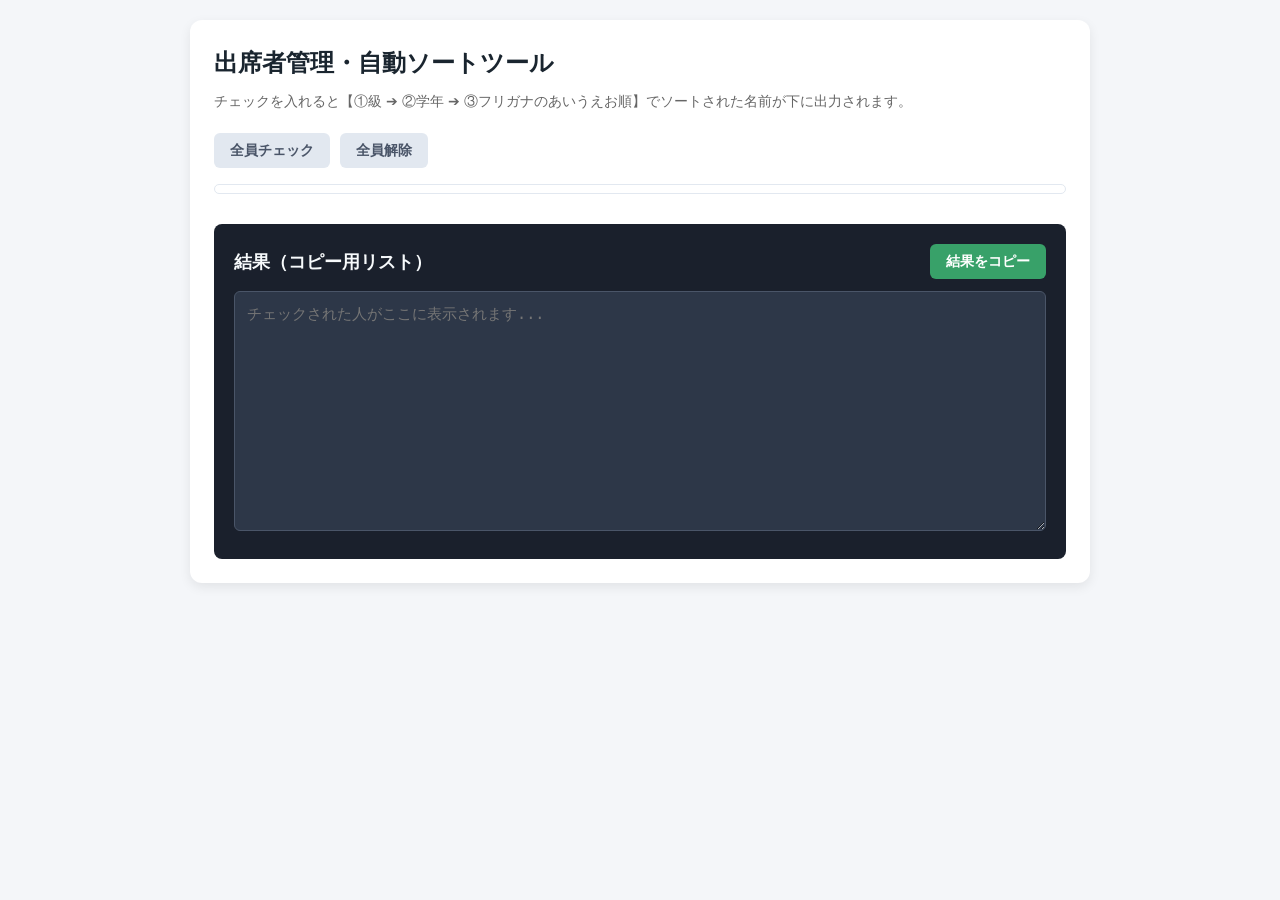
==== 1.html @ 9df50592 "Add files via upload" ====
<!DOCTYPE html>
<html lang="ja">
<head>
  <meta charset="UTF-8">
  <meta name="viewport" content="width=device-width, initial-scale=1.0">
  <title>出席管理・ソートツール</title>
  <style>
    * {
      box-sizing: border-box;
      margin: 0;
      padding: 0;
    }
    body {
      font-family: "Helvetica Neue", Arial, "Hiragino Kaku Gothic ProN", "Hiragino Sans", Meiryo, sans-serif;
      background-color: #f4f6f9;
      color: #333;
      padding: 20px;
      line-height: 1.6;
    }
    .container {
      max-width: 900px;
      margin: 0 auto;
      background: #ffffff;
      padding: 24px;
      border-radius: 12px;
      box-shadow: 0 4px 12px rgba(0,0,0,0.08);
    }
    h1 {
      font-size: 1.5rem;
      margin-bottom: 8px;
      color: #1a252f;
    }
    p.desc {
      font-size: 0.9rem;
      color: #666;
      margin-bottom: 20px;
    }
    .action-bar {
      display: flex;
      gap: 10px;
      margin-bottom: 16px;
      flex-wrap: wrap;
    }
    button {
      padding: 8px 16px;
      border: none;
      border-radius: 6px;
      font-size: 0.9rem;
      font-weight: bold;
      cursor: pointer;
      transition: background 0.2s, opacity 0.2s;
    }
    .btn-secondary {
      background-color: #e2e8f0;
      color: #4a5568;
    }
    .btn-secondary:hover {
      background-color: #cbd5e0;
    }
    .btn-success {
      background-color: #38a169;
      color: white;
    }
    .btn-success:hover {
      background-color: #2f855a;
    }
    .member-grid {
      display: grid;
      grid-template-columns: repeat(auto-fill, minmax(260px, 1fr));
      gap: 12px;
      margin-bottom: 30px;
      max-height: 500px;
      overflow-y: auto;
      padding: 4px;
      border: 1px solid #e2e8f0;
      border-radius: 8px;
    }
    .member-card {
      display: flex;
      align-items: center;
      justify-content: space-between;
      background: #fafafa;
      border: 1px solid #e0e0e0;
      padding: 10px 14px;
      border-radius: 8px;
      transition: background 0.15s, border-color 0.15s;
    }
    .member-card.checked {
      background: #ebf8ff;
      border-color: #90cdf4;
    }
    .member-info {
      display: flex;
      flex-direction: column;
      gap: 2px;
      flex: 1;
    }
    .member-name {
      font-size: 1rem;
      font-weight: bold;
      color: #2d3748;
    }
    .member-tags {
      font-size: 0.85rem;
      color: #718096;
    }
    .check-wrapper {
      margin-left: 10px;
    }
    .check-wrapper input[type="checkbox"] {
      width: 22px;
      height: 22px;
      cursor: pointer;
      accent-color: #3182ce;
    }
    .result-section {
      background: #1a202c;
      color: #f7fafc;
      padding: 20px;
      border-radius: 8px;
    }
    .result-header {
      display: flex;
      justify-content: space-between;
      align-items: center;
      margin-bottom: 12px;
    }
    .result-header h2 {
      font-size: 1.1rem;
    }
    textarea.result-box {
      width: 100%;
      height: 240px;
      background: #2d3748;
      color: #edf2f7;
      border: 1px solid #4a5568;
      border-radius: 6px;
      padding: 12px;
      font-family: monospace;
      font-size: 0.95rem;
      resize: vertical;
    }
    textarea.result-box:focus {
      outline: none;
      border-color: #63b3ed;
    }
  </style>
</head>
<body>

<div class="container">
  <h1>出席者管理・自動ソートツール</h1>
  <p class="desc">チェックを入れると【①級 ➔ ②学年 ➔ ③フリガナのあいうえお順】でソートされた名前が下に出力されます。</p>

  <div class="action-bar">
    <button class="btn-secondary" onclick="selectAll(true)">全員チェック</button>
    <button class="btn-secondary" onclick="selectAll(false)">全員解除</button>
  </div>

  <div class="member-grid" id="memberList"></div>

  <div class="result-section">
    <div class="result-header">
      <h2>結果（コピー用リスト）</h2>
      <button class="btn-success" onclick="copyResult()">結果をコピー</button>
    </div>
    <textarea id="resultText" class="result-box" readonly placeholder="チェックされた人がここに表示されます..."></textarea>
  </div>
</div>

<script>
  // ----------------------------------------------------
  // ★ メンバー登録リスト（ここにお名前を入力してください）
  // ----------------------------------------------------
 const initialMembers = [
    // 無級 (14名)
    { id: 1,  name: "片岡", kana:"カタオカ", rank: "無級", grade: "1年" },
    { id: 2,  name: "國次", kana:"クニツグ", rank: "無級", grade: "1年" },
    { id: 3,  name: "黒田", kana:"クロタ", rank: "無級", grade: "2年" },
    { id: 4,  name: "作山", kana:"サクヤマ", rank: "無級", grade: "3年" },
    { id: 5,  name: "佐渡", kana:"サド", rank: "無級", grade: "2年" },
    { id: 6,  name: "新出", kana:"シンデ", rank: "無級", grade: "1年" },
    { id: 7,  name: "髙橋", kana:"タカハシ", rank: "無級", grade: "1年" },
    { id: 8,  name: "鶴岡", kana:"ツルオカ", rank: "無級", grade: "1年" },
    { id: 9,  name: "永井", kana:"ナガイ", rank: "無級", grade: "1年" },
    { id: 10, name: "星", kana:"ホシ",rank: "無級", grade: "1年" },
    { id: 11, name: "山形", kana:"ヤマガタ", rank: "無級", grade: "1年" },
    { id: 12, name: "山下と", kana:"ヤマシタ", rank: "無級", grade: "1年" },
    { id: 13, name: "チョウ", kana:"チョウ", rank: "無級", grade: "1年" },
    { id: 14, name: "新井", kana:"アライ", rank: "無級", grade: "2年" },

    // 初級 (10名)
    { id: 15, name: "山村", rank: "初級", grade: "4年" },
    { id: 16, name: "箱崎", rank: "初級", grade: "3年" },
    { id: 17, name: "亀井", rank: "初級", grade: "3年" },
    { id: 18, name: "小泉", kana:"コイズミ", rank: "初級", grade: "2年" },
    { id: 19, name: "庭田", kana:"ニワタ", rank:"初級", grade: "2年" },
    { id: 20, name: "芳賀", kana:"ハガ", rank: "初級", grade: "2年" },
    { id: 21, name: "平岡", kana:"ヒラオカ", rank: "初級", grade: "2年" },
    { id: 22, name: "山下", kana:"ヤマシタ", rank: "初級", grade: "2年" },
    { id: 23, name: "山川", kana:"ヤマカワ", rank: "初級", grade: "2年" },
    { id: 24, name: "山田太郎", rank: "初級", grade: "1年" },

    // 7級 (3名)
    { id: 25, name: "伊吹", kana:"イブキ", rank: "7級", grade: "3年" },
    { id: 26, name: "海老根",kana:"エビネ", rank: "7級", grade: "2年" },
    { id: 27, name: "井口", kana:"イグチ", rank: "7級", grade: "4年" },

    // 6級 (3名)
    { id: 28, name: "磯村", kana:"イソムラ", rank: "6級", grade: "2年" },
    { id: 29, name: "佐村", kana:"サムラ", rank: "6級", grade: "2年" },
    { id: 30, name: "田中そ", kana:"タナカ", rank: "6級", grade: "1年" },

    // 5級 (2名)
    { id: 31, name: "山本", kana:"ヤマモト", rank: "5級", grade: "2年" },
    { id: 32, name: "栗山", kana:"クリヤマ", rank: "5級", grade: "1年" },

    // 3級 (3名)
    { id: 33, name: "小元", kana:"コモト", rank: "3級", grade: "4年" },
    { id: 34, name: "味澤", kana:"アジサワ", rank: "3級", grade: "2年" },
    { id: 35, name: "立川", kana:"タチカワ", rank: "3級", grade: "2年" },

    // 2級 (2名)
    { id: 36, name: "菅田", kana:"スダ", rank: "2級", grade: "2年" },
    { id: 37, name: "利藤", kana:"リトウ", rank: "2級", grade: "4年" },

    // 1級 (3名)
    { id: 38, name: "相川", kana:"アイカワ", rank: "1級", grade: "3年" },
    { id: 39, name: "田中", kana:"タナカ", rank: "1級", grade: "3年" },
    { id: 40, name: "久原", kana:"クバラ", rank: "1級", grade: "4年" }
  
  ];


  // 級の優先ランク（無級 ➔ 初級 ➔ 1級 ➔ 2級 ➔ 3級 ➔ 4級 ➔ 5級 ➔ 6級 ➔ 7級）
  const rankPriority = {
    "無級": 0,
    "初級": 1,
    "1級": 2,
    "2級": 3,
    "3級": 4,
    "4級": 5,
    "5級": 6,
    "6級": 7,
    "7級": 8
  };

  let members = [];

  // 初期化関数
  function init() {
    members = initialMembers.map(m => ({ ...m, checked: false }));
    // 画面上の並び順（1年 ➔ 2年 ➔ 3年、同じ学年内はフリガナ順）
    members.sort((a, b) => {
      const gA = parseInt(a.grade) || 0;
      const gB = parseInt(b.grade) || 0;
      if (gA !== gB) return gA - gB;
      return a.kana.localeCompare(b.kana, 'ja');
    });
    render();
  }

  // 画面描画
  function render() {
    const listEl = document.getElementById('memberList');
    listEl.innerHTML = '';

    members.forEach(member => {
      const card = document.createElement('div');
      card.className = `member-card ${member.checked ? 'checked' : ''}`;
      
      card.innerHTML = `
        <div class="member-info">
          <span class="member-name">${escapeHtml(member.name)}</span>
          <span class="member-tags">${member.rank} / ${member.grade}</span>
        </div>
        <div class="check-wrapper">
          <input type="checkbox" ${member.checked ? 'checked' : ''} onchange="toggleCheck(${member.id})">
        </div>
      `;
      listEl.appendChild(card);
    });

    updateResult();
  }

  function toggleCheck(id) {
    const m = members.find(item => item.id === id);
    if (m) {
      m.checked = !m.checked;
      render();
    }
  }

  function selectAll(flag) {
    members.forEach(m => m.checked = flag);
    render();
  }

  function updateResult() {
    // 1. チェックされている人のみ抽出
    const attendees = members.filter(m => m.checked);

    if (attendees.length === 0) {
      document.getElementById('resultText').value = "";
      return;
    }

    // 2. 指定条件での並び替え（ソート）
    attendees.sort((a, b) => {
      // ① 【最優先】級順 (無級 ➔ 初級 ➔ 1級 ➔ 2級 ➔ 3級 ...)
      const rA = rankPriority[a.rank] ?? 99;
      const rB = rankPriority[b.rank] ?? 99;
      if (rA !== rB) return rA - rB;

      // ② 【2番目】学年順 (1年 ➔ 2年 ➔ 3年)
      const gA = parseInt(a.grade) || 0;
      const gB = parseInt(b.grade) || 0;
      if (gA !== gB) return gA - gB;

      // ③ 【3番目】フリガナで「あいうえお順」
      return a.kana.localeCompare(b.kana, 'ja');
    });

    // 3. 名前のみ抽出し、「5秒」を間に挟む
    const names = attendees.map(m => m.name);
    let resultString = names.join('\n5秒\n');

    // 4. 定型文（末尾の文章）を追加
    const footerText = "\n5秒\n初級課題\n一級課題\nよろしくお願いいたします。";
    resultString += footerText;

    document.getElementById('resultText').value = resultString;
  }

  function copyResult() {
    const txt = document.getElementById('resultText');
    if (!txt.value.trim()) {
      alert("選択された出席者がいません。");
      return;
    }
    txt.select();
    navigator.clipboard.writeText(txt.value).then(() => {
      alert("結果をクリップボードにコピーしました！");
    });
  }

  function escapeHtml(str) {
    return str.replace(/[&<>"']/g, m => ({
      '&': '&amp;', '<': '&lt;', '>': '&gt;', '"': '&quot;', "'": '&#039;'
    })[m]);
  }

  // ページ読み込み完了時に確実に実行
  window.addEventListener('DOMContentLoaded', init);
</script>

</body>
</html>
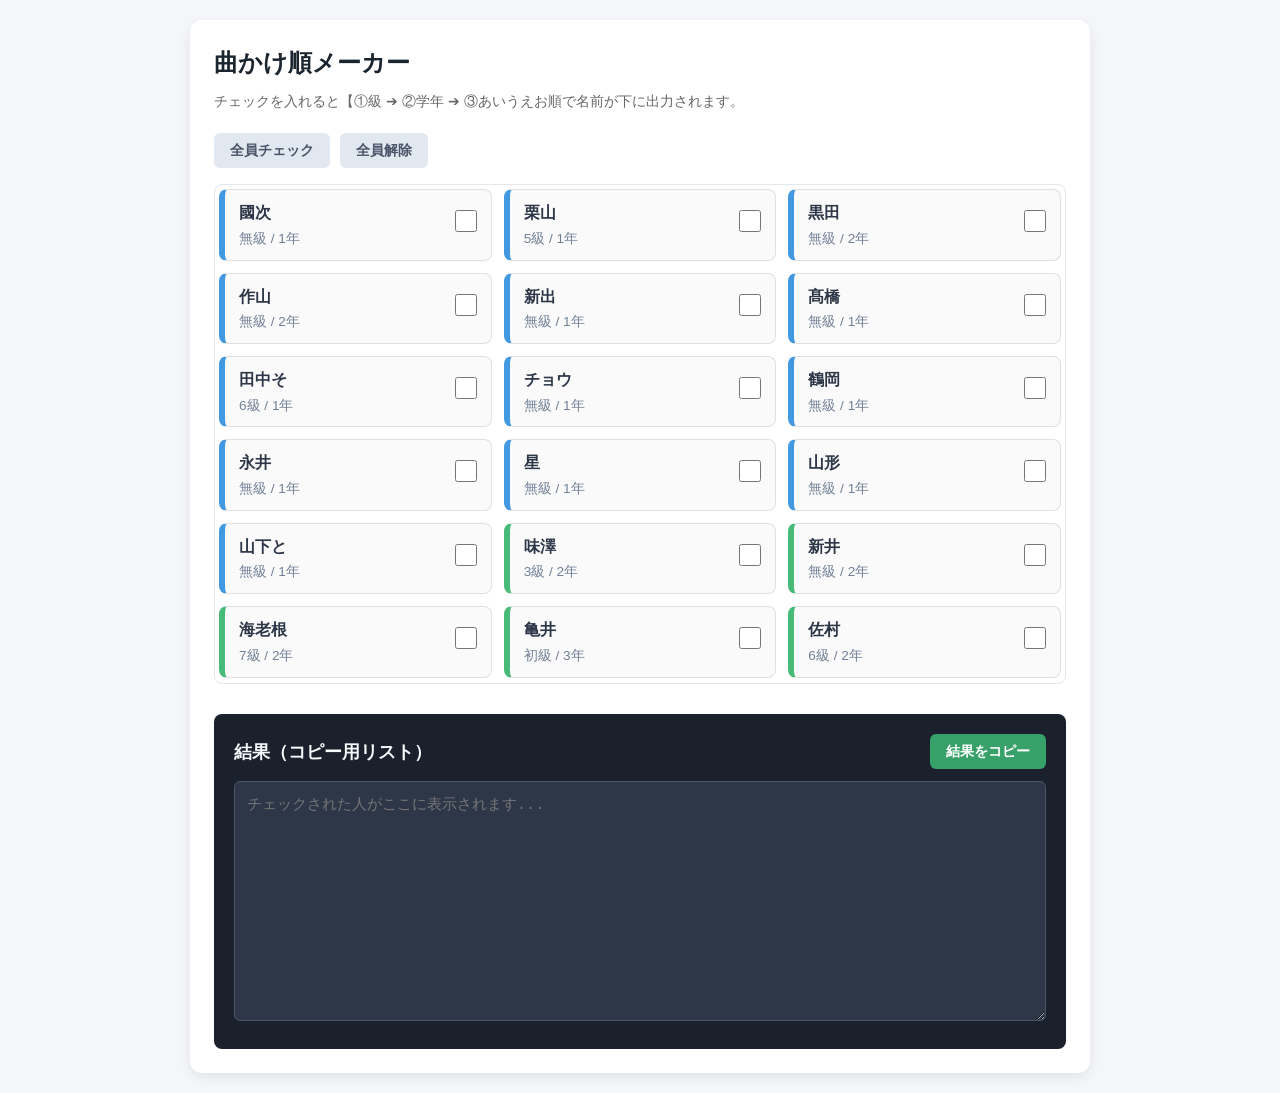
==== commit b9bfd08a: "Add files via upload" ====
--- a/1.html
+++ b/1.html
@@ -3,7 +3,7 @@
 <head>
   <meta charset="UTF-8">
   <meta name="viewport" content="width=device-width, initial-scale=1.0">
-  <title>出席管理・ソートツール</title>
+  <title>曲かけ順メーカー</title>
   <style>
     * {
       box-sizing: border-box;
@@ -85,9 +85,15 @@
       border-radius: 8px;
       transition: background 0.15s, border-color 0.15s;
     }
+
+    /* ★ 学年ごとの左フチのアクセントカラー ★ */
+    .member-card.grade-1 { border-left: 6px solid #4299e1; } /* 1年生: 青 */
+    .member-card.grade-2 { border-left: 6px solid #48bb78; } /* 2年生: 緑 */
+    .member-card.grade-3 { border-left: 6px solid #ed8936; } /* 3年生: オレンジ */
+    .member-card.grade-4 { border-left: 6px solid #9f7aea; } /* 4年生: 紫 */
+
     .member-card.checked {
       background: #ebf8ff;
-      border-color: #90cdf4;
     }
     .member-info {
       display: flex;
@@ -144,13 +150,27 @@
       outline: none;
       border-color: #63b3ed;
     }
+
+    /* スマホ対応（画面幅600px以下） */
+    @media (max-width: 600px) {
+      body { padding: 10px; }
+      .container { padding: 16px; }
+      h1 { font-size: 1.25rem; }
+      .action-bar button { flex: 1; padding: 12px 8px; }
+      .member-grid { grid-template-columns: 1fr; max-height: 350px; }
+      .member-card { padding: 12px; }
+      .check-wrapper input[type="checkbox"] { width: 26px; height: 26px; }
+      .result-header { flex-direction: column; align-items: stretch; gap: 8px; }
+      .result-header button { width: 100%; padding: 12px; }
+      textarea.result-box { height: 180px; font-size: 0.9rem; }
+    }
   </style>
 </head>
 <body>
 
 <div class="container">
-  <h1>出席者管理・自動ソートツール</h1>
-  <p class="desc">チェックを入れると【①級 ➔ ②学年 ➔ ③フリガナのあいうえお順】でソートされた名前が下に出力されます。</p>
+  <h1>曲かけ順メーカー</h1>
+  <p class="desc">チェックを入れると【①級 ➔ ②学年 ➔ ③あいうえお順で名前が下に出力されます。</p>
 
   <div class="action-bar">
     <button class="btn-secondary" onclick="selectAll(true)">全員チェック</button>
@@ -170,93 +190,98 @@
 
 <script>
   // ----------------------------------------------------
-  // ★ メンバー登録リスト（ここにお名前を入力してください）
+  // ★ メンバー登録リスト
   // ----------------------------------------------------
  const initialMembers = [
-    // 無級 (14名)
-    { id: 1,  name: "片岡", kana:"カタオカ", rank: "無級", grade: "1年" },
-    { id: 2,  name: "國次", kana:"クニツグ", rank: "無級", grade: "1年" },
-    { id: 3,  name: "黒田", kana:"クロタ", rank: "無級", grade: "2年" },
-    { id: 4,  name: "作山", kana:"サクヤマ", rank: "無級", grade: "3年" },
-    { id: 5,  name: "佐渡", kana:"サド", rank: "無級", grade: "2年" },
-    { id: 6,  name: "新出", kana:"シンデ", rank: "無級", grade: "1年" },
-    { id: 7,  name: "髙橋", kana:"タカハシ", rank: "無級", grade: "1年" },
-    { id: 8,  name: "鶴岡", kana:"ツルオカ", rank: "無級", grade: "1年" },
-    { id: 9,  name: "永井", kana:"ナガイ", rank: "無級", grade: "1年" },
-    { id: 10, name: "星", kana:"ホシ",rank: "無級", grade: "1年" },
-    { id: 11, name: "山形", kana:"ヤマガタ", rank: "無級", grade: "1年" },
-    { id: 12, name: "山下と", kana:"ヤマシタ", rank: "無級", grade: "1年" },
-    { id: 13, name: "チョウ", kana:"チョウ", rank: "無級", grade: "1年" },
-    { id: 14, name: "新井", kana:"アライ", rank: "無級", grade: "2年" },
-
-    // 初級 (10名)
-    { id: 15, name: "山村", rank: "初級", grade: "4年" },
-    { id: 16, name: "箱崎", rank: "初級", grade: "3年" },
-    { id: 17, name: "亀井", rank: "初級", grade: "3年" },
-    { id: 18, name: "小泉", kana:"コイズミ", rank: "初級", grade: "2年" },
-    { id: 19, name: "庭田", kana:"ニワタ", rank:"初級", grade: "2年" },
-    { id: 20, name: "芳賀", kana:"ハガ", rank: "初級", grade: "2年" },
-    { id: 21, name: "平岡", kana:"ヒラオカ", rank: "初級", grade: "2年" },
-    { id: 22, name: "山下", kana:"ヤマシタ", rank: "初級", grade: "2年" },
-    { id: 23, name: "山川", kana:"ヤマカワ", rank: "初級", grade: "2年" },
-    { id: 24, name: "山田太郎", rank: "初級", grade: "1年" },
-
-    // 7級 (3名)
-    { id: 25, name: "伊吹", kana:"イブキ", rank: "7級", grade: "3年" },
-    { id: 26, name: "海老根",kana:"エビネ", rank: "7級", grade: "2年" },
-    { id: 27, name: "井口", kana:"イグチ", rank: "7級", grade: "4年" },
-
-    // 6級 (3名)
-    { id: 28, name: "磯村", kana:"イソムラ", rank: "6級", grade: "2年" },
-    { id: 29, name: "佐村", kana:"サムラ", rank: "6級", grade: "2年" },
-    { id: 30, name: "田中そ", kana:"タナカ", rank: "6級", grade: "1年" },
-
-    // 5級 (2名)
-    { id: 31, name: "山本", kana:"ヤマモト", rank: "5級", grade: "2年" },
-    { id: 32, name: "栗山", kana:"クリヤマ", rank: "5級", grade: "1年" },
-
-    // 3級 (3名)
-    { id: 33, name: "小元", kana:"コモト", rank: "3級", grade: "4年" },
-    { id: 34, name: "味澤", kana:"アジサワ", rank: "3級", grade: "2年" },
-    { id: 35, name: "立川", kana:"タチカワ", rank: "3級", grade: "2年" },
-
-    // 2級 (2名)
-    { id: 36, name: "菅田", kana:"スダ", rank: "2級", grade: "2年" },
-    { id: 37, name: "利藤", kana:"リトウ", rank: "2級", grade: "4年" },
-
-    // 1級 (3名)
-    { id: 38, name: "相川", kana:"アイカワ", rank: "1級", grade: "3年" },
-    { id: 39, name: "田中", kana:"タナカ", rank: "1級", grade: "3年" },
-    { id: 40, name: "久原", kana:"クバラ", rank: "1級", grade: "4年" }
-  
+   
+    // 無級
+   // { id: 1,  name: "片岡", kana: "カタオカ", rank: "無級", grade: "1年" },
+    { id: 2,  name: "國次", kana: "クニツグ", rank: "無級", grade: "1年",clubGrade: "1年"},
+    { id: 3,  name: "黒田", kana: "クロダ", rank: "無級", grade: "2年" ,clubGrade: "1年"},
+    { id: 4,  name: "作山", kana: "サクヤマ", rank: "無級", grade: "2年" ,clubGrade: "1年"},
+    { id: 6,  name: "新出", kana: "シンデ", rank: "無級", grade: "1年" ,clubGrade: "1年"},
+    { id: 7,  name: "髙橋", kana: "タカハシ", rank: "無級", grade: "1年" ,clubGrade: "1年"},
+    { id: 8,  name: "鶴岡", kana: "ツルオカ", rank: "無級", grade: "1年" ,clubGrade: "1年"},
+    { id: 9,  name: "永井", kana: "ナガイ", rank: "無級", grade: "1年" ,clubGrade: "1年"},
+    { id: 10, name: "星", kana: "ホシ", rank: "無級", grade: "1年" ,clubGrade: "1年"},
+    { id: 11, name: "山形", kana: "ヤマガタ", rank: "無級", grade: "1年" ,clubGrade: "1年"},
+    { id: 12, name: "山下と", kana: "ヤマシタ", rank: "無級", grade: "1年" ,clubGrade: "1年"},
+    { id: 13, name: "チョウ", kana: "チョウ", rank: "無級", grade: "1年" ,clubGrade: "1年"},
+    { id: 14, name: "新井", kana: "アライ", rank: "無級", grade: "2年" ,clubGrade: "2年"},
+
+    // 初級
+    { id: 15, name: "山村", kana: "ヤマムラ", rank: "初級", grade: "4年" ,clubGrade: "4年"},
+    { id: 16, name: "箱崎", kana: "ハコザキ", rank: "初級", grade: "3年" ,clubGrade: "3年"},
+    { id: 17, name: "山川", kana: "ヤマカワ", rank: "初級", grade: "2年" ,clubGrade: "2年"},
+    { id: 18, name: "亀井", kana: "カメイ", rank: "初級", grade: "3年" ,clubGrade: "2年"},
+    { id: 19, name: "庭田", kana: "ニワタ", rank: "初級", grade: "2年",clubGrade: "2年"},
+    { id: 20, name: "芳賀", kana: "ハガ", rank: "初級", grade: "2年" ,clubGrade: "2年"},
+    { id: 21, name: "山下", kana: "ヤマシタ", rank: "初級", grade: "2年" ,clubGrade: "2年"},
+    { id: 22, name: "平岡", kana: "ヒラオカ", rank: "初級", grade: "2年" ,clubGrade: "2年"},
+
+    // 1級〜7級
+    { id: 25, name: "相川", kana: "アイカワ", rank: "1級", grade: "3年" ,clubGrade: "3年"},
+    { id: 26, name: "田中", kana: "タナカ", rank: "1級", grade: "3年" ,clubGrade: "2年"},
+    { id: 27, name: "久原", kana: "クバラ", rank: "1級", grade: "4年" ,clubGrade: "4年"},
+    { id: 28, name: "利藤", kana: "リトウ", rank: "2級", grade: "4年" ,clubGrade: "2年"},
+    { id: 29, name: "菅田", kana: "スダ", rank: "2級", grade: "2年" ,clubGrade: "2年"},
+    { id: 30, name: "小元", kana: "コモト", rank: "3級", grade: "4年" ,clubGrade: "4年"},
+    { id: 31, name: "味澤", kana: "アジサワ", rank: "3級", grade: "2年" ,clubGrade: "2年"},
+    { id: 32, name: "立川", kana: "タチカワ", rank: "3級", grade: "2年" ,clubGrade: "2年"},
+    { id: 33, name: "山本", kana: "ヤマモト", rank: "5級", grade: "2年" ,clubGrade: "2年"},
+    { id: 34, name: "栗山", kana: "クリヤマ", rank: "5級", grade: "1年" ,clubGrade: "1年"},
+    { id: 35, name: "佐村", kana: "サムラ", rank: "6級", grade: "2年" ,clubGrade: "2年"},
+    { id: 31, name: "田中そ", kana: "タナカ", rank: "6級", grade: "1年" ,clubGrade: "1年"},
+    { id: 32, name: "伊吹", kana: "イブキ", rank: "7級", grade: "3年" ,clubGrade: "3年"},
+    { id: 33, name: "海老根", kana: "エビネ", rank: "7級", grade: "2年" ,clubGrade: "2年"},
+    { id: 34, name: "井口", kana: "イグチ", rank: "7級", grade: "4年",clubGrade: "4年" }
+   
   ];
 
-
-  // 級の優先ランク（無級 ➔ 初級 ➔ 1級 ➔ 2級 ➔ 3級 ➔ 4級 ➔ 5級 ➔ 6級 ➔ 7級）
+ 
+  // 級の優先ランク
   const rankPriority = {
-    "無級": 0,
-    "初級": 1,
-    "1級": 2,
-    "2級": 3,
-    "3級": 4,
-    "4級": 5,
-    "5級": 6,
-    "6級": 7,
-    "7級": 8
+    "無級": 0, "初級": 1, "1級": 2, "2級": 3,
+    "3級": 4, "4級": 5, "5級": 6, "6級": 7, "7級": 8
   };
+
+  // 学年文字列から数字を取り出す内部関数
+  function extractNumber(gradeStr) {
+    if (!gradeStr) return 99;
+    const kanjiMap = { "一": 1, "二": 2, "三": 3, "四": 4, "１": 1, "２": 2, "３": 3, "４": 4 };
+    for (let key in kanjiMap) {
+      if (gradeStr.includes(key)) return kanjiMap[key];
+    }
+    const num = parseInt(gradeStr, 10);
+    return isNaN(num) ? 99 : num;
+  }
+
+  // ★ 表示用学年の数字を取得（見た目の色・デザイン用）
+  function parseDisplayGrade(member) {
+    return extractNumber(member.grade);
+  }
+
+  // ★ ソート用部活年次の数字を取得（並び替え・曲かけ順用）
+  function parseSortGrade(member) {
+    // clubGrade が書いてあればそれを使い、無ければ grade を使う
+    const targetGrade = member.clubGrade || member.grade;
+    return extractNumber(targetGrade);
+  }
 
   let members = [];
 
   // 初期化関数
   function init() {
     members = initialMembers.map(m => ({ ...m, checked: false }));
-    // 画面上の並び順（1年 ➔ 2年 ➔ 3年、同じ学年内はフリガナ順）
+    
+    // 画面一覧の並び順（①ソート用部活年次：1年 ➔ 2年 ➔ 3年 ➔ 4年、②同じ年次内はフリガナ順）
     members.sort((a, b) => {
-      const gA = parseInt(a.grade) || 0;
-      const gB = parseInt(b.grade) || 0;
+      const gA = parseSortGrade(a);
+      const gB = parseSortGrade(b);
       if (gA !== gB) return gA - gB;
       return a.kana.localeCompare(b.kana, 'ja');
     });
+
     render();
   }
 
@@ -266,8 +291,12 @@
     listEl.innerHTML = '';
 
     members.forEach(member => {
+     // アクセントカラーの色フチも「ソート用部活年次」の数字を使用
+     const sortGradeNum = parseSortGrade(member);
+     const gradeClass = `grade-${sortGradeNum}`;
+
       const card = document.createElement('div');
-      card.className = `member-card ${member.checked ? 'checked' : ''}`;
+      card.className = `member-card ${gradeClass} ${member.checked ? 'checked' : ''}`;
       
       card.innerHTML = `
         <div class="member-info">
@@ -298,7 +327,6 @@
   }
 
   function updateResult() {
-    // 1. チェックされている人のみ抽出
     const attendees = members.filter(m => m.checked);
 
     if (attendees.length === 0) {
@@ -306,27 +334,22 @@
       return;
     }
 
-    // 2. 指定条件での並び替え（ソート）
+    // コピー結果の並び替え（①級 ➔ ②ソート用部活年次 ➔ ③フリガナ順）
     attendees.sort((a, b) => {
-      // ① 【最優先】級順 (無級 ➔ 初級 ➔ 1級 ➔ 2級 ➔ 3級 ...)
       const rA = rankPriority[a.rank] ?? 99;
       const rB = rankPriority[b.rank] ?? 99;
       if (rA !== rB) return rA - rB;
 
-      // ② 【2番目】学年順 (1年 ➔ 2年 ➔ 3年)
-      const gA = parseInt(a.grade) || 0;
-      const gB = parseInt(b.grade) || 0;
+      const gA = parseSortGrade(a);
+      const gB = parseSortGrade(b);
       if (gA !== gB) return gA - gB;
 
-      // ③ 【3番目】フリガナで「あいうえお順」
       return a.kana.localeCompare(b.kana, 'ja');
     });
 
-    // 3. 名前のみ抽出し、「5秒」を間に挟む
     const names = attendees.map(m => m.name);
     let resultString = names.join('\n5秒\n');
 
-    // 4. 定型文（末尾の文章）を追加
     const footerText = "\n5秒\n初級課題\n一級課題\nよろしくお願いいたします。";
     resultString += footerText;
 
@@ -351,7 +374,6 @@
     })[m]);
   }
 
-  // ページ読み込み完了時に確実に実行
   window.addEventListener('DOMContentLoaded', init);
 </script>
 
